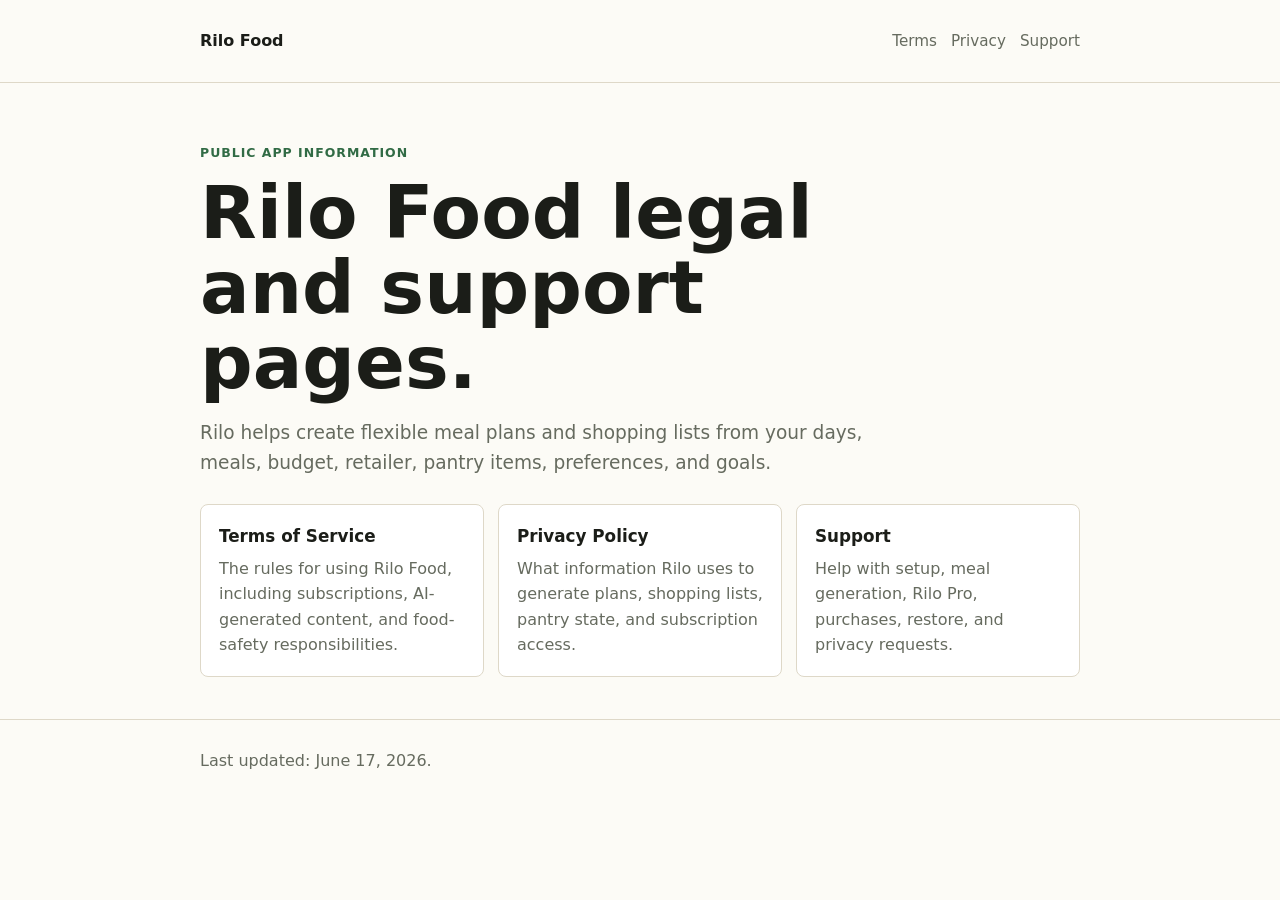
==== index.html @ 9cd0ecc7 "Add Rilo Food legal pages" ====
<!doctype html>
<html lang="en">
  <head>
    <meta charset="utf-8">
    <meta name="viewport" content="width=device-width, initial-scale=1">
    <title>Rilo Food Legal</title>
    <meta name="description" content="Terms, privacy, and support pages for Rilo Food.">
    <link rel="stylesheet" href="./assets/styles.css">
  </head>
  <body>
    <header class="site-header">
      <div class="wrap nav">
        <a class="brand" href="./">Rilo Food</a>
        <nav class="nav-links" aria-label="Legal pages">
          <a href="./terms/">Terms</a>
          <a href="./privacy/">Privacy</a>
          <a href="./support/">Support</a>
        </nav>
      </div>
    </header>

    <main class="wrap hero">
      <p class="eyebrow">Public app information</p>
      <h1>Rilo Food legal and support pages.</h1>
      <p class="lead">Rilo helps create flexible meal plans and shopping lists from your days, meals, budget, retailer, pantry items, preferences, and goals.</p>

      <section class="cards" aria-label="Pages">
        <a class="card" href="./terms/">
          <strong>Terms of Service</strong>
          <span>The rules for using Rilo Food, including subscriptions, AI-generated content, and food-safety responsibilities.</span>
        </a>
        <a class="card" href="./privacy/">
          <strong>Privacy Policy</strong>
          <span>What information Rilo uses to generate plans, shopping lists, pantry state, and subscription access.</span>
        </a>
        <a class="card" href="./support/">
          <strong>Support</strong>
          <span>Help with setup, meal generation, Rilo Pro, purchases, restore, and privacy requests.</span>
        </a>
      </section>
    </main>

    <footer class="site-footer">
      <div class="wrap muted">Last updated: June 17, 2026.</div>
    </footer>
  </body>
</html>
---- assets/styles.css ----
:root {
  color-scheme: light;
  --ink: #1b1d18;
  --muted: #666b5f;
  --paper: #fcfbf6;
  --panel: #ffffff;
  --line: #ded8c8;
  --accent: #316b45;
  --accent-soft: #e7f0e7;
}

* {
  box-sizing: border-box;
}

html {
  background: var(--paper);
  color: var(--ink);
  font-family: Inter, ui-sans-serif, system-ui, -apple-system, BlinkMacSystemFont, "Segoe UI", sans-serif;
  line-height: 1.6;
}

body {
  margin: 0;
}

a {
  color: var(--accent);
  text-decoration-thickness: 0.08em;
  text-underline-offset: 0.16em;
}

.site-header,
.site-footer {
  border-color: var(--line);
  border-style: solid;
  border-width: 0 0 1px;
}

.site-footer {
  border-width: 1px 0 0;
}

.wrap {
  margin: 0 auto;
  max-width: 920px;
  padding: 28px 20px;
}

.nav {
  align-items: center;
  display: flex;
  gap: 18px;
  justify-content: space-between;
}

.brand {
  color: var(--ink);
  font-weight: 800;
  letter-spacing: 0;
  text-decoration: none;
}

.nav-links {
  display: flex;
  flex-wrap: wrap;
  gap: 14px;
  justify-content: flex-end;
}

.nav-links a {
  color: var(--muted);
  font-size: 0.95rem;
  text-decoration: none;
}

.hero {
  padding: 60px 20px 42px;
}

.eyebrow {
  color: var(--accent);
  font-size: 0.78rem;
  font-weight: 800;
  letter-spacing: 0.08em;
  margin: 0 0 12px;
  text-transform: uppercase;
}

h1 {
  font-size: clamp(2.2rem, 6vw, 4.6rem);
  line-height: 1.02;
  margin: 0 0 18px;
  max-width: 780px;
}

h2 {
  font-size: 1.55rem;
  line-height: 1.2;
  margin: 38px 0 12px;
}

h3 {
  font-size: 1.1rem;
  margin: 26px 0 8px;
}

p,
li {
  font-size: 1rem;
}

.lead {
  color: var(--muted);
  font-size: 1.16rem;
  max-width: 720px;
}

.updated {
  background: var(--accent-soft);
  border: 1px solid #c9dec9;
  color: #244b33;
  display: inline-block;
  font-weight: 700;
  margin: 16px 0 10px;
  padding: 6px 10px;
}

.cards {
  display: grid;
  gap: 14px;
  grid-template-columns: repeat(auto-fit, minmax(220px, 1fr));
  margin-top: 26px;
}

.card {
  background: var(--panel);
  border: 1px solid var(--line);
  border-radius: 8px;
  color: var(--ink);
  display: block;
  padding: 18px;
  text-decoration: none;
}

.card strong {
  display: block;
  font-size: 1.05rem;
  margin-bottom: 6px;
}

.card span {
  color: var(--muted);
  display: block;
}

.legal {
  background: var(--panel);
  border: 1px solid var(--line);
  border-radius: 8px;
  margin-bottom: 42px;
  padding: 30px;
}

.legal ul,
.legal ol {
  padding-left: 1.35rem;
}

.notice {
  background: #fff8dd;
  border: 1px solid #e8d994;
  border-radius: 8px;
  margin: 24px 0;
  padding: 14px 16px;
}

.muted {
  color: var(--muted);
}

@media (max-width: 640px) {
  .nav {
    align-items: flex-start;
    flex-direction: column;
  }

  .hero {
    padding-top: 42px;
  }

  .legal {
    border-left: 0;
    border-radius: 0;
    border-right: 0;
    margin-left: -20px;
    margin-right: -20px;
    padding: 22px 20px;
  }
}
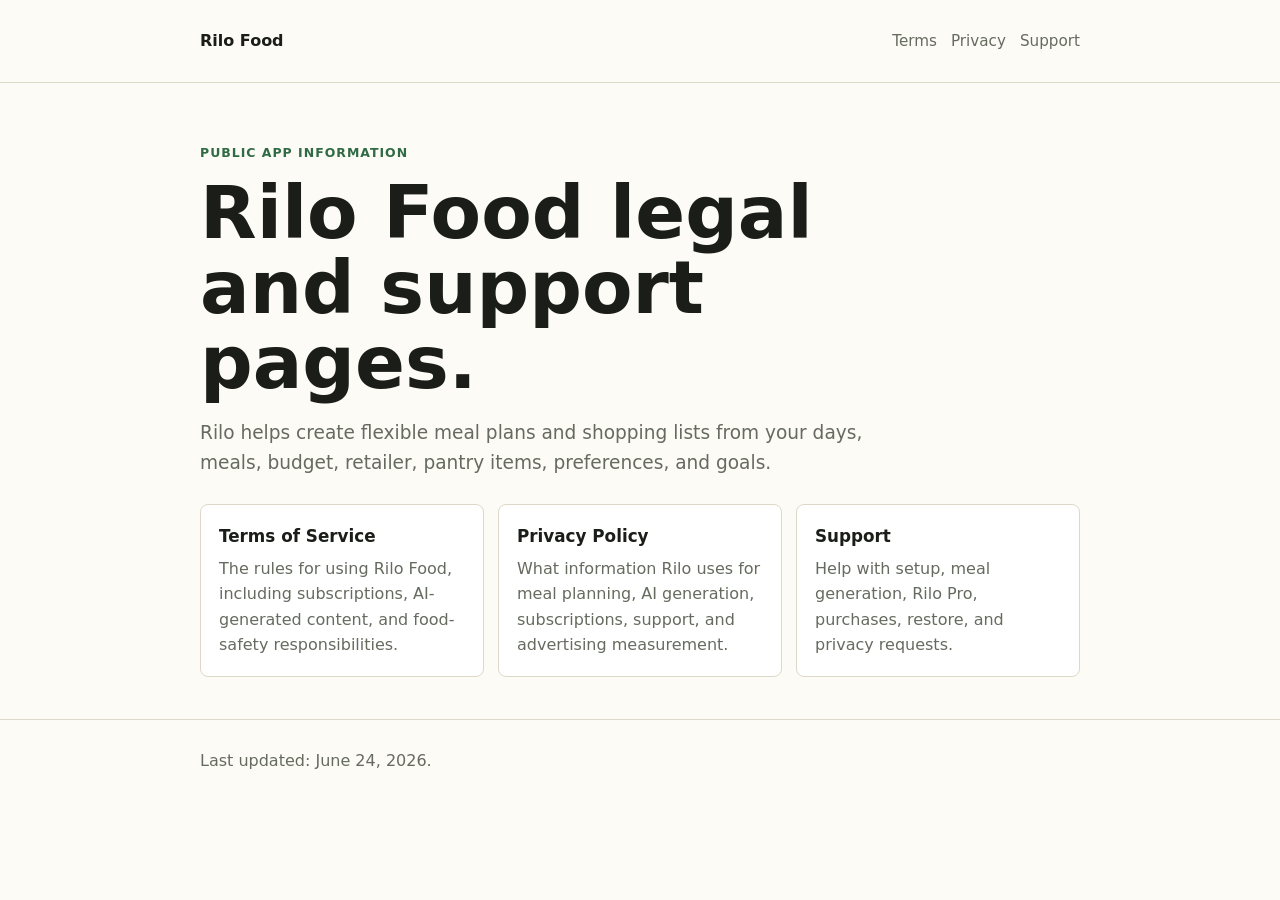
==== commit db96535e: "Update Rilo Food privacy policy" ====
--- a/index.html
+++ b/index.html
@@ -31,7 +31,7 @@
         </a>
         <a class="card" href="./privacy/">
           <strong>Privacy Policy</strong>
-          <span>What information Rilo uses to generate plans, shopping lists, pantry state, and subscription access.</span>
+          <span>What information Rilo uses for meal planning, AI generation, subscriptions, support, and advertising measurement.</span>
         </a>
         <a class="card" href="./support/">
           <strong>Support</strong>
@@ -41,8 +41,7 @@
     </main>
 
     <footer class="site-footer">
-      <div class="wrap muted">Last updated: June 17, 2026.</div>
+      <div class="wrap muted">Last updated: June 24, 2026.</div>
     </footer>
   </body>
 </html>
-
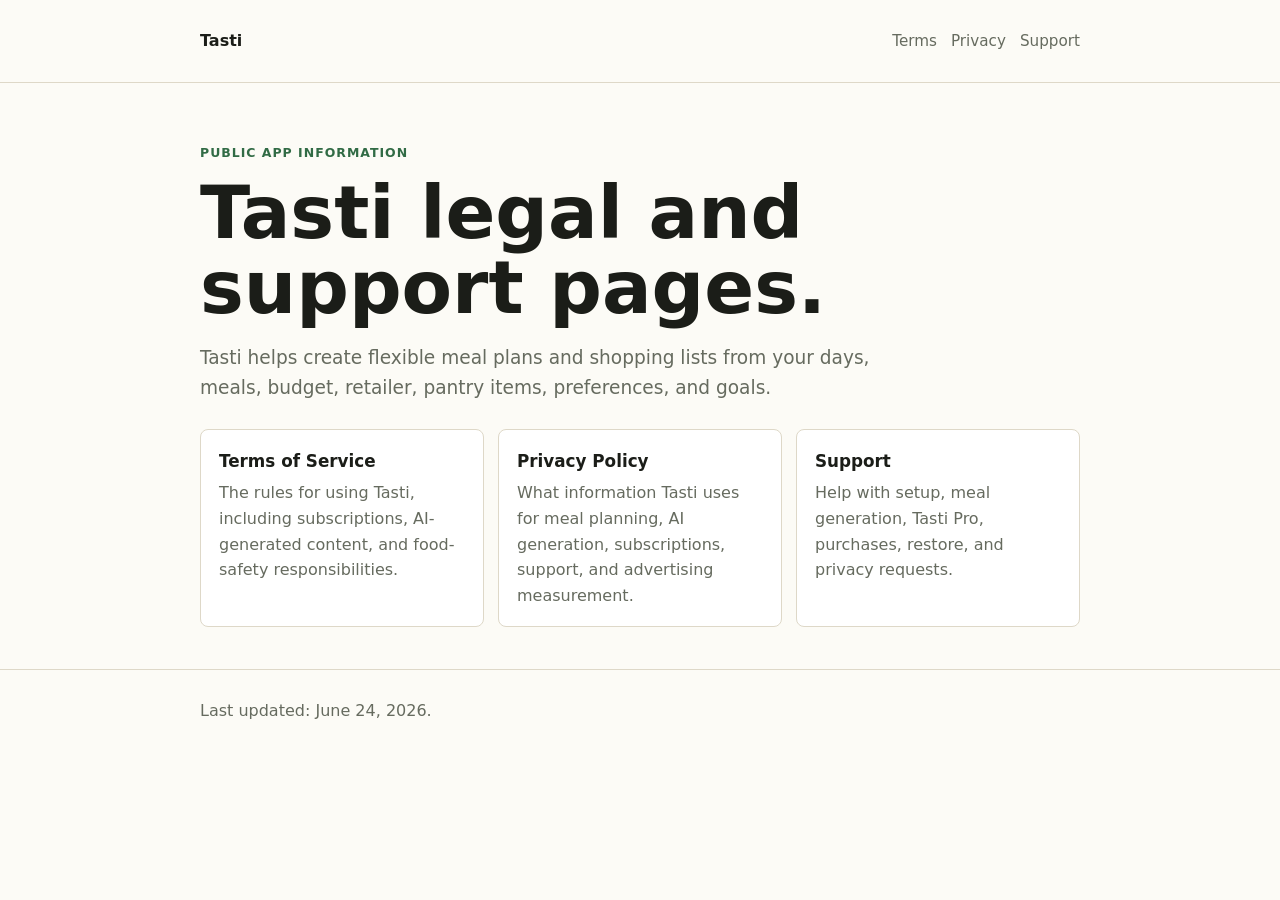
==== commit a41e09c2: "Rebrand legal pages for Tasti" ====
--- a/index.html
+++ b/index.html
@@ -3,14 +3,14 @@
   <head>
     <meta charset="utf-8">
     <meta name="viewport" content="width=device-width, initial-scale=1">
-    <title>Rilo Food Legal</title>
-    <meta name="description" content="Terms, privacy, and support pages for Rilo Food.">
+    <title>Tasti Legal</title>
+    <meta name="description" content="Terms, privacy, and support pages for Tasti.">
     <link rel="stylesheet" href="./assets/styles.css">
   </head>
   <body>
     <header class="site-header">
       <div class="wrap nav">
-        <a class="brand" href="./">Rilo Food</a>
+        <a class="brand" href="./">Tasti</a>
         <nav class="nav-links" aria-label="Legal pages">
           <a href="./terms/">Terms</a>
           <a href="./privacy/">Privacy</a>
@@ -21,21 +21,21 @@
 
     <main class="wrap hero">
       <p class="eyebrow">Public app information</p>
-      <h1>Rilo Food legal and support pages.</h1>
-      <p class="lead">Rilo helps create flexible meal plans and shopping lists from your days, meals, budget, retailer, pantry items, preferences, and goals.</p>
+      <h1>Tasti legal and support pages.</h1>
+      <p class="lead">Tasti helps create flexible meal plans and shopping lists from your days, meals, budget, retailer, pantry items, preferences, and goals.</p>
 
       <section class="cards" aria-label="Pages">
         <a class="card" href="./terms/">
           <strong>Terms of Service</strong>
-          <span>The rules for using Rilo Food, including subscriptions, AI-generated content, and food-safety responsibilities.</span>
+          <span>The rules for using Tasti, including subscriptions, AI-generated content, and food-safety responsibilities.</span>
         </a>
         <a class="card" href="./privacy/">
           <strong>Privacy Policy</strong>
-          <span>What information Rilo uses for meal planning, AI generation, subscriptions, support, and advertising measurement.</span>
+          <span>What information Tasti uses for meal planning, AI generation, subscriptions, support, and advertising measurement.</span>
         </a>
         <a class="card" href="./support/">
           <strong>Support</strong>
-          <span>Help with setup, meal generation, Rilo Pro, purchases, restore, and privacy requests.</span>
+          <span>Help with setup, meal generation, Tasti Pro, purchases, restore, and privacy requests.</span>
         </a>
       </section>
     </main>
